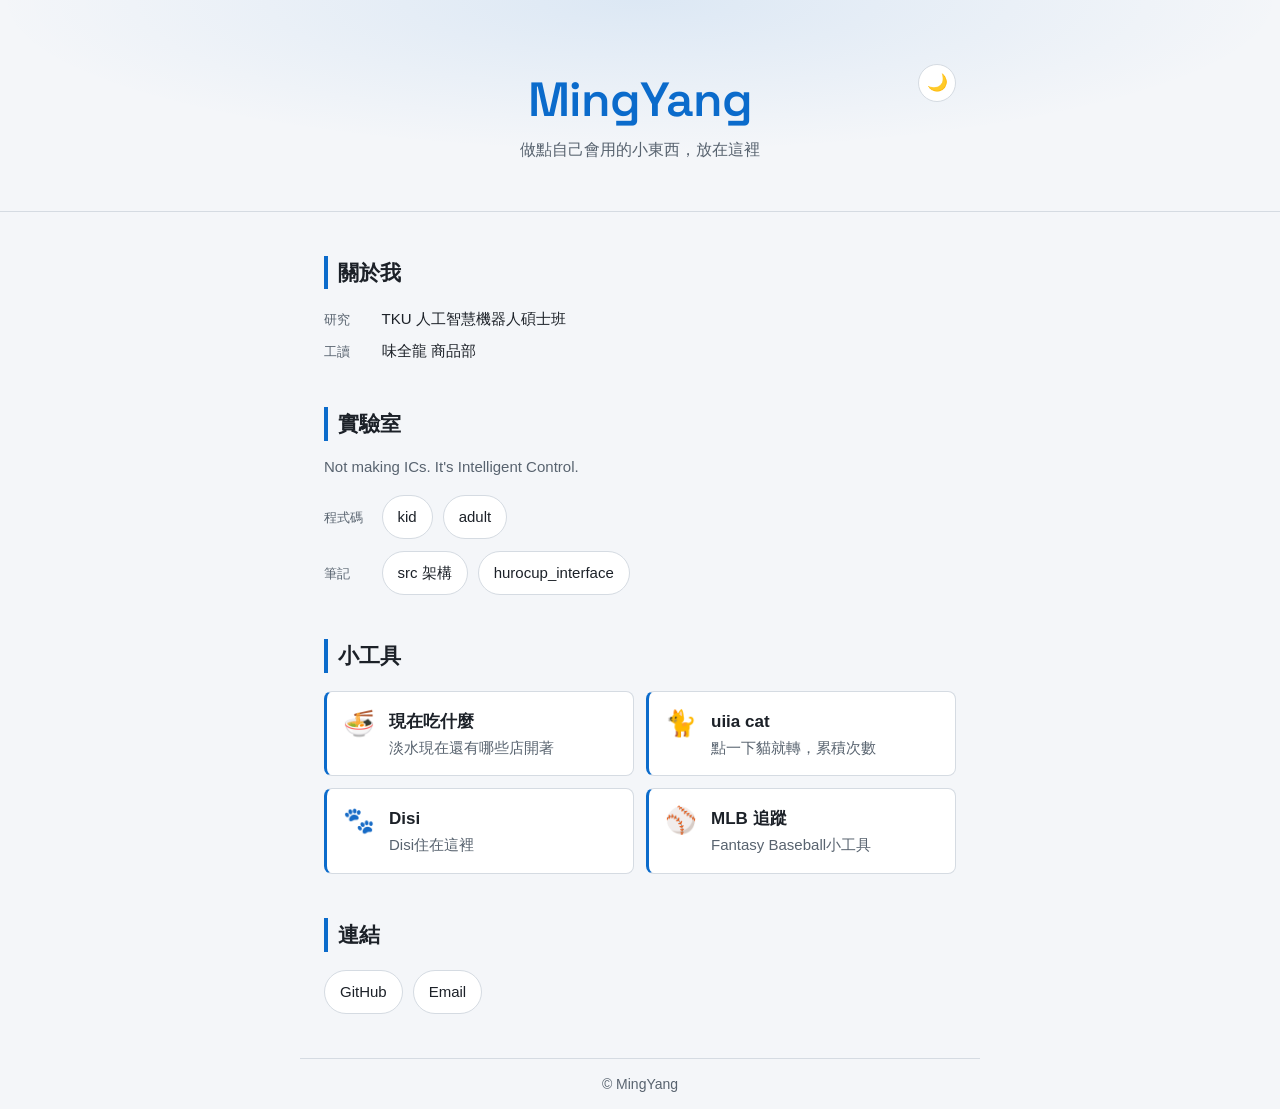
==== index.html @ 7c77b9ad "更改實驗室敘述" ====
<!DOCTYPE html>
<html lang="zh-Hant">
<head>
  <meta charset="UTF-8" />
  <meta name="viewport" content="width=device-width, initial-scale=1.0" />
  <title>MingYang</title>
  <meta name="description" content="MingYang 的個人首頁，放一些自己會用的小工具" />
  <!--
    theme.js 要排在 style.css 前面，而且不能加 defer——
    data-theme 必須在第一次 paint 之前設好，晚一步就會閃一下深色。
    ?v= 是給瀏覽器快取用的版本號，改到這些檔案時記得一起加一。
  -->
  <!-- crossorigin 不能省：字體一律走 CORS 模式，漏掉會變成抓兩次 -->
  <link rel="preload" as="font" type="font/woff2" href="fonts/space-grotesk-latin.woff2" crossorigin />
  <script src="theme.js?v=1"></script>
  <link rel="stylesheet" href="style.css?v=10" />
</head>
<body>
  <header class="hero hero-home">
    <div class="container">
      <button id="theme-toggle" class="theme-toggle" type="button" aria-label="切換主題">🌙</button>
      <h1>MingYang</h1>
      <p class="tagline">做點自己會用的小東西，放在這裡</p>
    </div>
  </header>

  <main class="container">
    <section id="about">
      <h2>關於我</h2>
      <ul class="fact-list">
        <li><span class="fact-key">研究</span>TKU 人工智慧機器人碩士班</li>
        <li><span class="fact-key">工讀</span>味全龍 商品部</li>
      </ul>
    </section>

    <!--
      實驗室這區刻意只有「往外的連結」，用膠囊不用卡片——
      卡片在這個站等於「點下去會進到我自己寫的頁面」，混用的話
      訪客分不出哪個會把他踢出站外。之後真的做出實驗室工具，
      在下面補一個 <h3 class="tool-group">實驗室工具</h3> + .tool-grid，
      那時候卡片和膠囊的分工才有意義。
    -->
    <section id="lab">
      <h2>實驗室</h2>
      <p class="lab-lead">Not making ICs. It's Intelligent Control.</p>
      <ul class="fact-list lab-links">
        <li>
          <span class="fact-key">程式碼</span>
          <ul class="link-list">
            <li><a href="https://github.com/tkuiclabwhite/ros2_kid" target="_blank" rel="noopener">kid</a></li>
            <li><a href="https://github.com/tkuiclabwhite/ros2_adult" target="_blank" rel="noopener">adult</a></li>
          </ul>
        </li>
        <li>
          <span class="fact-key">筆記</span>
          <ul class="link-list">
            <!--
              一定要用 notion.site 的網址，不能用 Notion 裡「複製連結」給的
              app.notion.com/p/…——那是工作區內部連結，沒登入的人點開只有登入牆。
              notion.site 的網址是按下 Publish 之後才會產生的。
            -->
            <li><a href="https://deserted-dolphin-f51.notion.site/src-3cd24f0bca048180aaa1c5e91508f07c" target="_blank" rel="noopener">src 架構</a></li>
            <li><a href="https://deserted-dolphin-f51.notion.site/hurocup_interface-3c724f0bca0481098808d5a287695ffa" target="_blank" rel="noopener">hurocup_interface</a></li>
          </ul>
        </li>
      </ul>
    </section>

    <!--
      日後工具變多要拆「趣味 / 實驗室」的話，
      在 .tool-grid 前面插 <h3 class="tool-group">趣味</h3> 就分好了，
      每組各包一個 .tool-grid，CSS 已經備著。
    -->
    <section id="tools">
      <h2>小工具</h2>
      <div class="tool-grid">
        <a class="tool-card" href="tools/open-now/">
          <span class="tool-icon" aria-hidden="true">🍜</span>
          <span>
            <span class="tool-name">現在吃什麼</span>
            <span class="tool-desc">淡水現在還有哪些店開著</span>
          </span>
        </a>
        <a class="tool-card" href="tools/uiia-cat/">
          <span class="tool-icon" aria-hidden="true">🐈</span>
          <span>
            <span class="tool-name">uiia cat</span>
            <span class="tool-desc">點一下貓就轉，累積次數</span>
          </span>
        </a>
        <a class="tool-card" href="tools/cat-room/">
          <span class="tool-icon" aria-hidden="true">🐾</span>
          <span>
            <span class="tool-name">Disi</span>
            <span class="tool-desc">Disi住在這裡</span>
          </span>
        </a>
        <a class="tool-card" href="tools/mlb/">
          <span class="tool-icon" aria-hidden="true">⚾</span>
          <span>
            <span class="tool-name">MLB 追蹤</span>
            <span class="tool-desc">Fantasy Baseball小工具</span>
          </span>
        </a>
      </div>
    </section>

    <section id="links">
      <h2>連結</h2>
      <ul class="link-list">
        <li><a href="https://github.com/Dipo221" target="_blank" rel="noopener">GitHub</a></li>
        <li><a href="mailto:kamisheep0221@gmail.com">Email</a></li>
      </ul>
    </section>
  </main>

  <footer class="container">
    <p>&copy; <span id="year"></span> MingYang</p>
  </footer>

  <script src="script.js?v=2"></script>
</body>
</html>
---- style.css ----
/* ============================================================
   顯示字體

   Space Grotesk，SIL OFL（授權全文在 fonts/OFL.txt）。
   variable 版，300–700 全字重都在同一個 22KB 的檔裡，而且只含拉丁子集。

   自己託管而不接 Google Fonts：少一次 DNS + TLS，GitHub Pages 本身就有 CDN，
   而且這個站原本零外部依賴，能不加就不加。

   url() 是相對於這個 CSS 檔的位置，不是相對於引用它的 HTML，
   所以 tools/ 底下的頁面載 ../../style.css 也能正確解析到同一個檔。
   ============================================================ */
@font-face {
  font-family: "Space Grotesk";
  src: url("fonts/space-grotesk-latin.woff2") format("woff2");
  font-weight: 300 700;
  font-style: normal;
  font-display: swap;
}

/* ============================================================
   設計 token

   深色是預設，淺色靠 <html data-theme="light"> 覆寫同一組變數名。
   tools/ 底下的兩個工具都吃這裡的變數（open-now 另外補了狀態色，
   uiia-cat 連 :root 都沒有），所以動這一段等於動全站，改之前先想一下。
   ============================================================ */
:root {
  color-scheme: dark;

  /*
   * Moody Blues：Midnight Blue #1A1D29、Charcoal Gray #3D3F4A、
   * Slate Blue #7D8491、Silver #B1B2B5。
   *
   * 那組配色是四個並列的色塊，不是一套 UI 明度階梯，而介面需要六階，
   * 所以有兩處不是原色直用：
   *   - 卡片底 #252936 是 Midnight 提亮一階（配色裡沒有這階，
   *     Charcoal 直接當卡片底的話次要文字疊上去只剩 2.78，讀不到）
   *   - 次要文字把 Slate Blue 提亮到 #8D95A3。Slate 原色是中間調的
   *     大色塊顏色，當小字在任何一個深底上都摸不到 4.5
   *
   * 強調色是這組配色以外補的——它四個色全是中性色，沒有可以當強調的。
   * 彩色的強調靠色相差、不靠亮度差，所以內文可以放心拉到近白，
   * 兩者不會互搶版面；無彩色的方案做不到這件事。
   *
   * 選色的硬約束是 open-now 的狀態色（綠 149°、橘 37°、紅 0°）。
   * accent 靠太近的話，「這個被強調」跟「這家快打烊了」會分不出來。
   * 天青 195°：離最近的狀態色 46°、離底色 228° 有 33°，兩邊都夠開。
   * 暖色系整組不能用，那個色相區間已經被狀態色佔滿了。
   */
  --bg: #1a1d29;
  --bg-elevated: #252936;
  --text: #e8e9ec;
  --muted: #8d95a3;
  --accent: #6fd3f5;
  --border: #3d3f4a;

  /* accent 拿來當底色時，壓在上面的字用這個顏色 */
  --accent-ink: #1a1d29;
  /* accent 的淡化版，做高亮背景用 */
  --accent-soft: rgba(111, 211, 245, 0.14);

  --font-body: -apple-system, BlinkMacSystemFont, "Segoe UI", "Noto Sans TC", sans-serif;
  /*
   * 只有拉丁字母和數字會拿到 Space Grotesk——中文字元在它裡面找不到字身，
   * 瀏覽器會逐字元往後找，落到 --font-body 的系統中文字。
   * 結尾一定要接 var(--font-body) 而不是 sans-serif，
   * 否則中文會掉到瀏覽器預設字體，跟內文不同調。
   */
  --font-display: "Space Grotesk", var(--font-body);

  /*
   * 字階。原本只有 2.5rem 和 1.25rem 兩級，中間整段是空的，
   * 所以排版做不出層次——內容一少就顯得單調，補齊這組是關鍵。
   */
  --fs-hero: clamp(2.25rem, 7vw, 3rem);
  --fs-h2: 1.3125rem;
  --fs-lead: 1.0625rem;
  --fs-sm: 0.9375rem;
  --fs-xs: 0.8125rem;

  --radius: 8px;
  --radius-pill: 999px;
  --speed: 0.15s;
}

/*
 * 淺色不是深色的反轉——亮綠、亮藍在白底上對比會不夠。
 * accent 特別要注意：它同時是 open-now 篩選鈕選中時的底色。
 */
[data-theme="light"] {
  color-scheme: light;

  --bg: #f4f6f9;
  --bg-elevated: #ffffff;
  --text: #1c2128;
  --muted: #58636f;
  --accent: #0b6bcb;
  --border: #d5dbe2;

  --accent-ink: #ffffff;
  --accent-soft: rgba(11, 107, 203, 0.1);
}

* {
  box-sizing: border-box;
}

body {
  margin: 0;
  font-family: var(--font-body);
  background: var(--bg);
  color: var(--text);
  line-height: 1.6;
  transition: background-color 0.2s, color 0.2s;
}

.container {
  max-width: 680px;
  margin: 0 auto;
  padding: 0 24px;
}

/* ============================================================
   Hero
   ============================================================ */

.hero {
  padding: 72px 0 48px;
  text-align: center;
  border-bottom: 1px solid var(--border);
}

.hero .container {
  position: relative;
}

.hero h1 {
  font-family: var(--font-display);
  font-size: var(--fs-hero);
  font-weight: 600;
  /* 標題吃強調色，兩個主題都是。它不是全頁最亮的（內文才是），
     而是全頁唯一有顏色的——這樣它領著看，又不會壓過內文的可讀性 */
  color: var(--accent);
  line-height: 1.15;
  margin: 0 0 10px;
  letter-spacing: -0.02em;
}

.tagline {
  color: var(--muted);
  margin: 0;
}

/* 只有首頁用。頂端一層很淡的光暈，內容還少的時候撐一下場面 */
.hero-home {
  background: radial-gradient(70% 100% at 50% 0%, var(--accent-soft), transparent 72%);
}

.theme-toggle {
  position: absolute;
  top: -8px;
  right: 24px; /* 對齊 .container 的水平 padding */
  width: 38px;
  height: 38px;
  padding: 0;
  border: 1px solid var(--border);
  border-radius: var(--radius-pill);
  background: var(--bg-elevated);
  font-size: 1.05rem;
  line-height: 1;
  cursor: pointer;
  transition: border-color var(--speed), transform var(--speed);
}

.theme-toggle:hover {
  border-color: var(--accent);
  transform: rotate(-15deg);
}

/* ============================================================
   版面
   ============================================================ */

/*
 * .container（class）的 specificity 比 main（element）高，
 * 所以單寫 main { padding } 會被 padding: 0 24px 整個蓋掉、從來沒生效過。
 * open-now 的 style.css 也踩過同一個坑，這裡用一樣的解法把權重拉起來。
 */
main.container {
  padding-top: 44px;
  padding-bottom: 44px;
}

section {
  margin-bottom: 44px;
}

section:last-child {
  margin-bottom: 0;
}

h2 {
  font-family: var(--font-display);
  font-size: var(--fs-h2);
  border-left: 4px solid var(--accent);
  padding-left: 10px;
  margin: 0 0 18px;
  letter-spacing: -0.01em;
}

/*
 * 工具日後要拆「趣味 / 實驗室」兩組時用的小標題。
 * 現在還沒拆，樣式先備著——到時候在 .tool-grid 前面插一個 <h3> 就分好了。
 */
.tool-group {
  font-size: var(--fs-xs);
  font-weight: 600;
  letter-spacing: 0.08em;
  text-transform: uppercase;
  color: var(--muted);
  margin: 26px 0 10px;
}

.tool-group:first-of-type {
  margin-top: 0;
}

/* ============================================================
   關於我
   ============================================================ */

.fact-list {
  list-style: none;
  padding: 0;
  margin: 0;
  display: grid;
  gap: 8px;
}

.fact-list li {
  display: flex;
  gap: 12px;
  align-items: baseline;
  font-size: var(--fs-sm);
}

.fact-key {
  flex: none;
  width: 3.5em;
  color: var(--muted);
  font-size: var(--fs-xs);
}

/* ============================================================
   實驗室

   整區沒有新的視覺語彙：左邊的標籤直接吃「關於我」的 .fact-list，
   右邊的連結直接吃「連結」的 .link-list。
   標籤用「程式碼 / 筆記」兩三個字，是為了塞得進 .fact-key 既有的 3.5em——
   換成 GitHub、Notion 這種拉丁字會撐破那個寬度、跟膠囊撞在一起。
   ============================================================ */

.lab-lead {
  color: var(--muted);
  font-size: var(--fs-sm);
  /* h2 的 margin-bottom 是 18px，對單行說明來說太開，往回收一點 */
  margin: -4px 0 16px;
}

/* .fact-list 的 8px 是給單行文字排的，這裡每一列是一排膠囊，要鬆一點 */
.lab-links {
  gap: 12px;
}

/* ============================================================
   工具卡片——這一區是首頁的主角
   手感沿用 open-now 的 .card：8px 圓角、左側 3px 色條、0.15s、hover 位移 2px
   ============================================================ */

.tool-grid {
  display: grid;
  grid-template-columns: repeat(auto-fit, minmax(250px, 1fr));
  gap: 12px;
}

.tool-card {
  display: flex;
  gap: 14px;
  align-items: flex-start;
  padding: 16px;
  border: 1px solid var(--border);
  border-left: 3px solid var(--accent);
  border-radius: var(--radius);
  background: var(--bg-elevated);
  color: var(--text);
  text-decoration: none;
  transition: border-color var(--speed), transform var(--speed);
}

.tool-card:hover {
  border-color: var(--accent);
  transform: translateX(2px);
}

.tool-icon {
  flex: none;
  font-size: 1.6rem;
  line-height: 1.2;
  transition: transform var(--speed);
}

.tool-card:hover .tool-icon {
  transform: scale(1.15) rotate(-8deg);
}

.tool-name {
  display: block;
  font-weight: 600;
  font-size: var(--fs-lead);
  margin-bottom: 2px;
}

.tool-desc {
  display: block;
  color: var(--muted);
  font-size: var(--fs-sm);
  line-height: 1.5;
}

/* ============================================================
   連結——刻意比工具卡片輕，它本來就不該搶戲
   圓角對齊 open-now 的 .chip
   ============================================================ */

.link-list {
  list-style: none;
  padding: 0;
  margin: 0;
  display: flex;
  flex-wrap: wrap;
  gap: 10px;
}

.link-list a {
  display: inline-block;
  /* 直向 9px 不是手感挑的，是湊 44px 點擊區：24px 行高 + 18px + 2px 框 */
  padding: 9px 15px;
  border: 1px solid var(--border);
  border-radius: var(--radius-pill);
  color: var(--text);
  text-decoration: none;
  font-size: var(--fs-sm);
  background: var(--bg-elevated);
  transition: border-color var(--speed), color var(--speed);
}

.link-list a:hover {
  border-color: var(--accent);
  color: var(--accent);
}

/* ============================================================
   頁尾
   ============================================================ */

footer {
  padding: 24px;
  text-align: center;
  color: var(--muted);
  font-size: 0.875rem;
  border-top: 1px solid var(--border);
}

/* 工具頁的「← 回首頁」原本沒有樣式，吃瀏覽器預設的藍紫色 */
footer a {
  color: var(--muted);
  text-decoration: none;
  transition: color var(--speed);
}

footer a:hover {
  color: var(--accent);
}

@media (prefers-reduced-motion: reduce) {
  body,
  .theme-toggle,
  .tool-card,
  .tool-icon,
  .link-list a,
  footer a {
    transition: none;
  }

  .theme-toggle:hover,
  .tool-card:hover,
  .tool-card:hover .tool-icon {
    transform: none;
  }
}
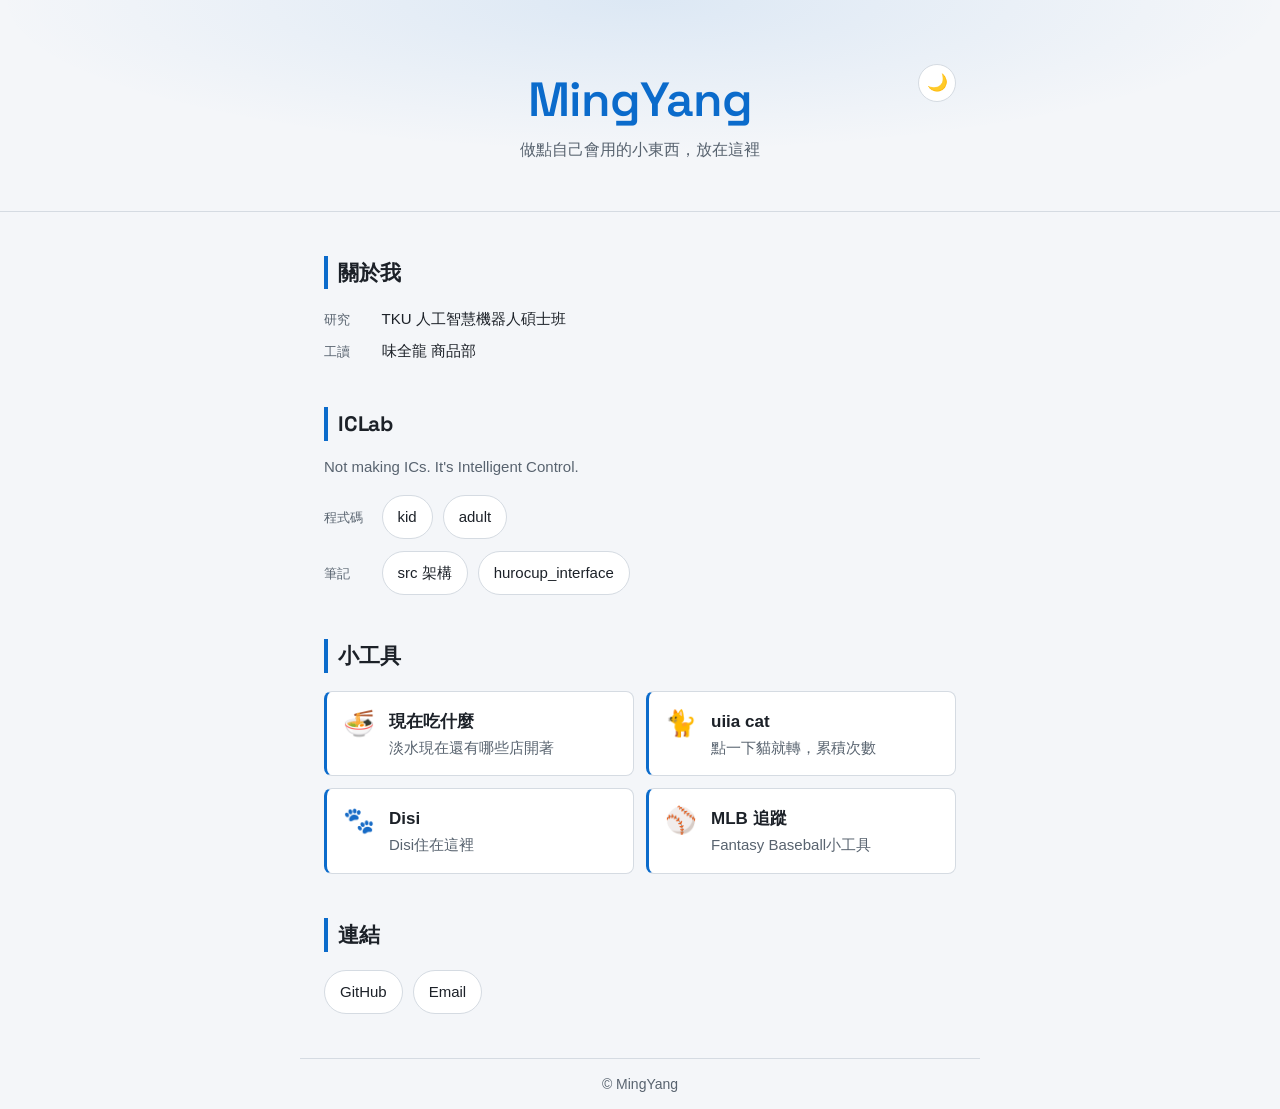
==== commit 7a4f674d: "更改實驗室名稱" ====
--- a/index.html
+++ b/index.html
@@ -41,7 +41,7 @@
       那時候卡片和膠囊的分工才有意義。
     -->
     <section id="lab">
-      <h2>實驗室</h2>
+      <h2>ICLab</h2>
       <p class="lab-lead">Not making ICs. It's Intelligent Control.</p>
       <ul class="fact-list lab-links">
         <li>
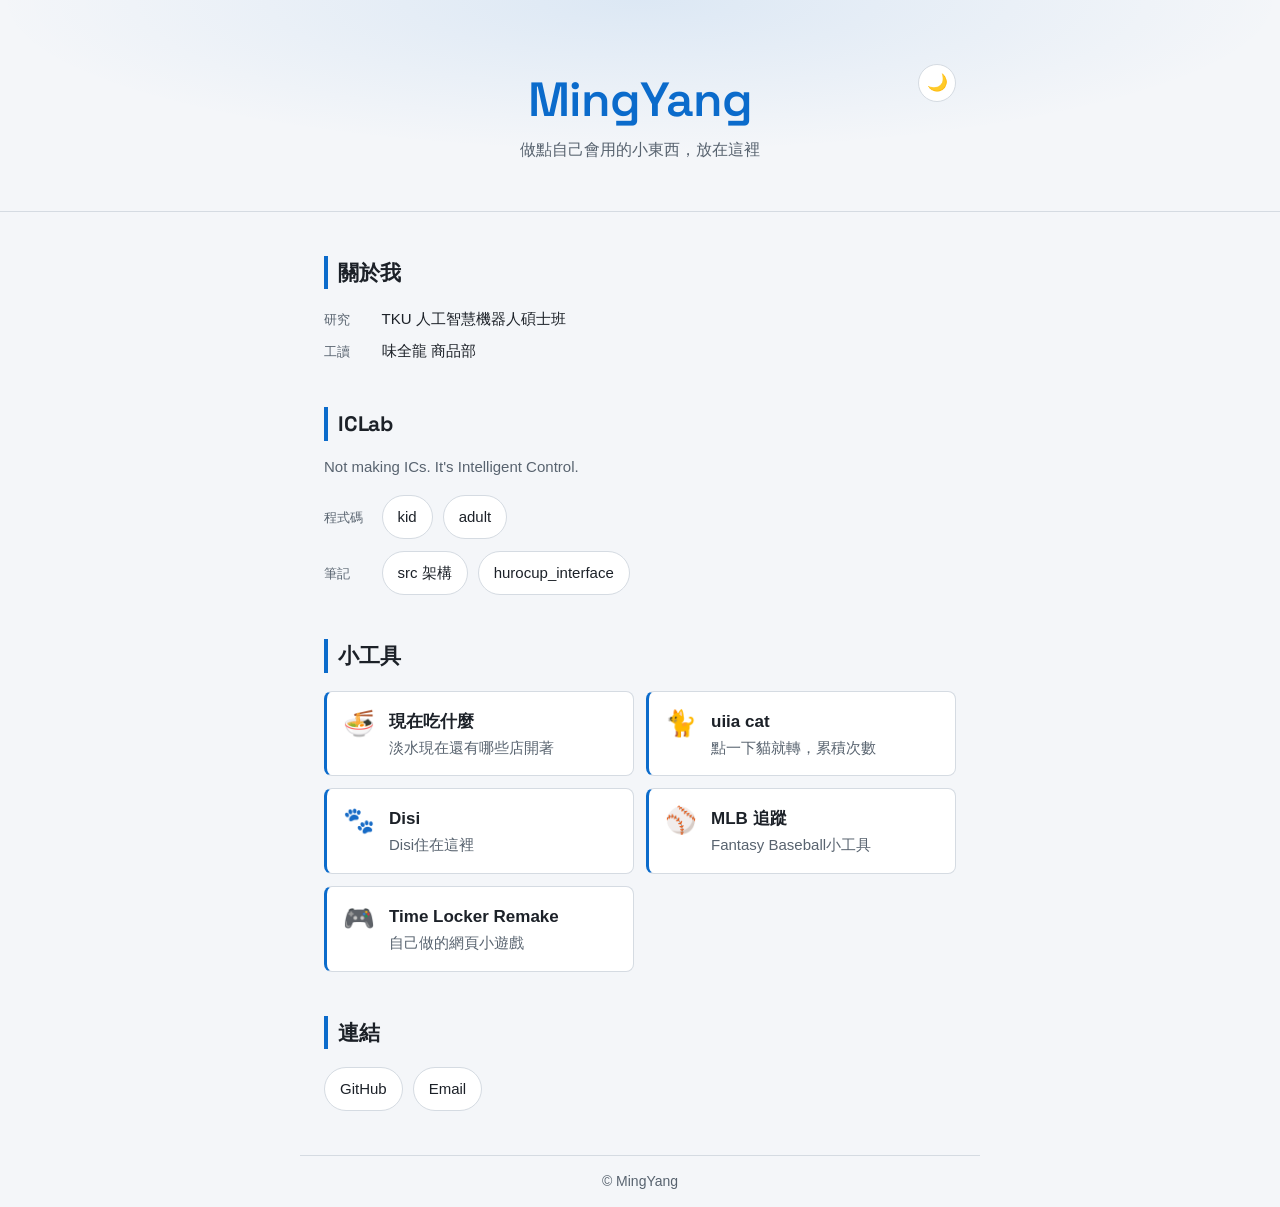
==== commit cc3432c8: "首頁小工具新增 Time Locker Remake 遊戲卡片 Co-Authored-By: Claude Opus 5.5 <noreply@anthropic.com> Claude-Sessi" ====
--- a/index.html
+++ b/index.html
@@ -102,6 +102,14 @@
             <span class="tool-desc">Fantasy Baseball小工具</span>
           </span>
         </a>
+        <!-- 遊戲放在另一個 repo（GitHub Pages 專案頁），同網域所以照樣用卡片、不開新分頁 -->
+        <a class="tool-card" href="https://dipo221.github.io/time-locker-remake/">
+          <span class="tool-icon" aria-hidden="true">🎮</span>
+          <span>
+            <span class="tool-name">Time Locker Remake</span>
+            <span class="tool-desc">自己做的網頁小遊戲</span>
+          </span>
+        </a>
       </div>
     </section>
 
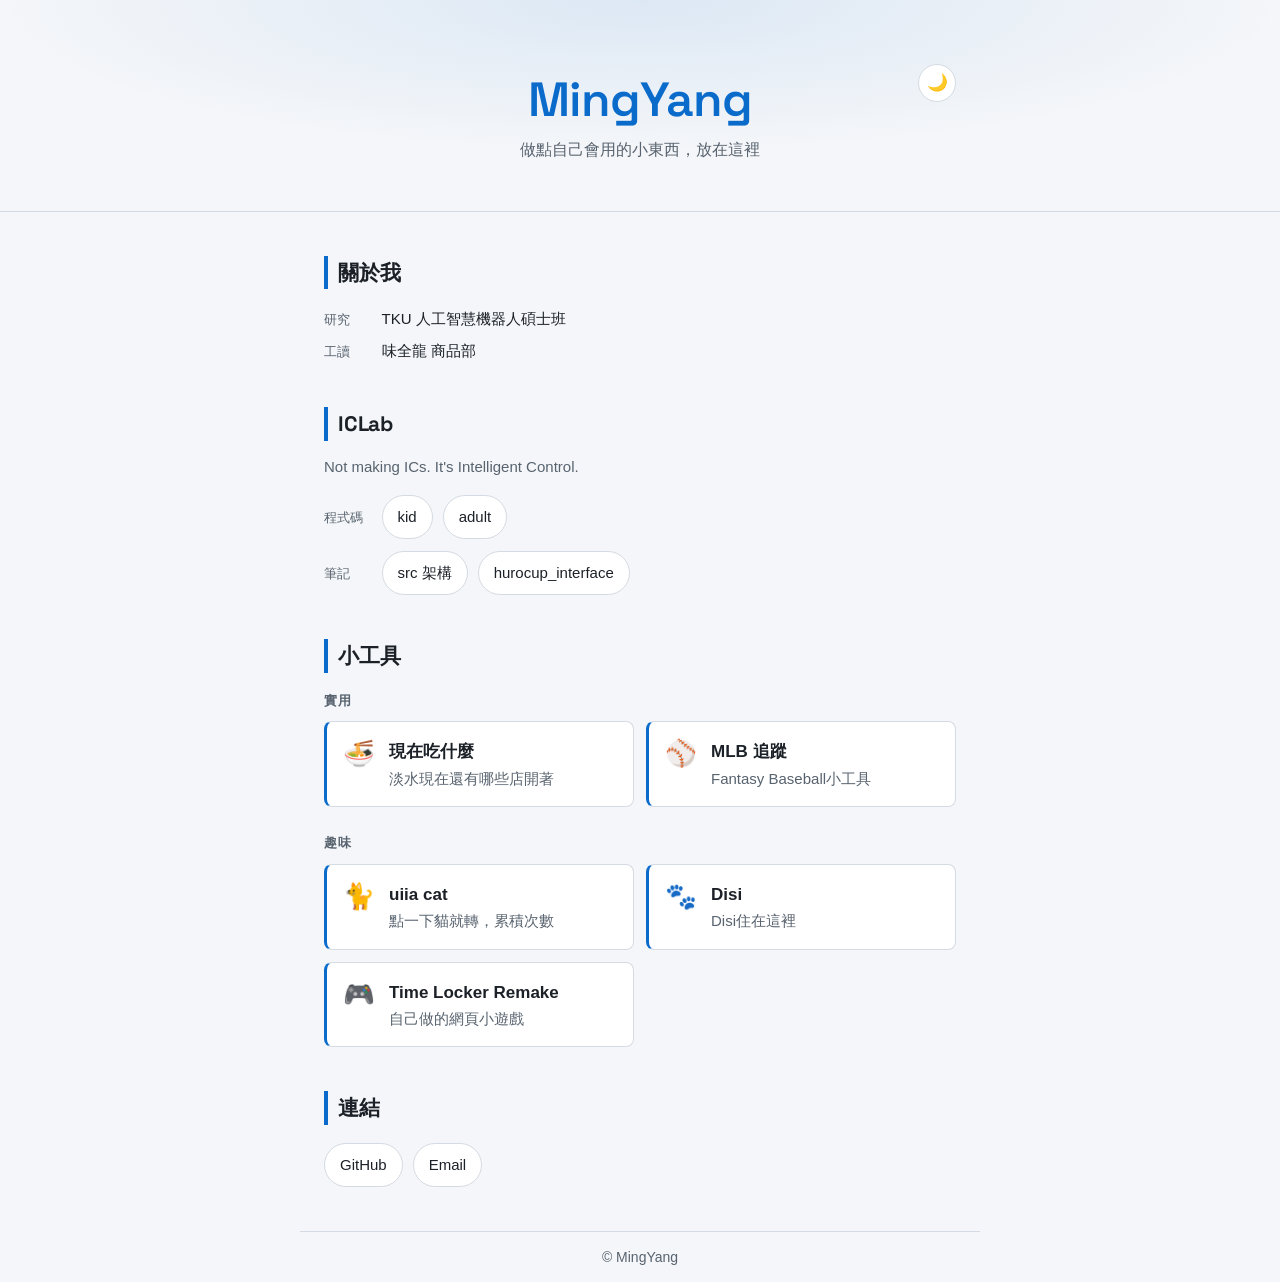
==== commit 0f72fad8: "小工具分成「實用」「趣味」兩組 Co-Authored-By: Claude Opus 5.5 <noreply@anthropic.com> Claude-Session: https://clau" ====
--- a/index.html
+++ b/index.html
@@ -67,12 +67,13 @@
     </section>
 
     <!--
-      日後工具變多要拆「趣味 / 實驗室」的話，
-      在 .tool-grid 前面插 <h3 class="tool-group">趣味</h3> 就分好了，
-      每組各包一個 .tool-grid，CSS 已經備著。
+      分兩組：「實用」是真的會拿來查東西的，「趣味」是玩的。
+      新工具就放進對應那組的 .tool-grid；要開新組就再補一個 h3 + .tool-grid。
+      實驗室工具不放這裡，照 ICLab 那區上面的註解放到 ICLab 底下。
     -->
     <section id="tools">
       <h2>小工具</h2>
+      <h3 class="tool-group">實用</h3>
       <div class="tool-grid">
         <a class="tool-card" href="tools/open-now/">
           <span class="tool-icon" aria-hidden="true">🍜</span>
@@ -81,6 +82,16 @@
             <span class="tool-desc">淡水現在還有哪些店開著</span>
           </span>
         </a>
+        <a class="tool-card" href="tools/mlb/">
+          <span class="tool-icon" aria-hidden="true">⚾</span>
+          <span>
+            <span class="tool-name">MLB 追蹤</span>
+            <span class="tool-desc">Fantasy Baseball小工具</span>
+          </span>
+        </a>
+      </div>
+      <h3 class="tool-group">趣味</h3>
+      <div class="tool-grid">
         <a class="tool-card" href="tools/uiia-cat/">
           <span class="tool-icon" aria-hidden="true">🐈</span>
           <span>
@@ -93,13 +104,6 @@
           <span>
             <span class="tool-name">Disi</span>
             <span class="tool-desc">Disi住在這裡</span>
-          </span>
-        </a>
-        <a class="tool-card" href="tools/mlb/">
-          <span class="tool-icon" aria-hidden="true">⚾</span>
-          <span>
-            <span class="tool-name">MLB 追蹤</span>
-            <span class="tool-desc">Fantasy Baseball小工具</span>
           </span>
         </a>
         <!-- 遊戲放在另一個 repo（GitHub Pages 專案頁），同網域所以照樣用卡片、不開新分頁 -->
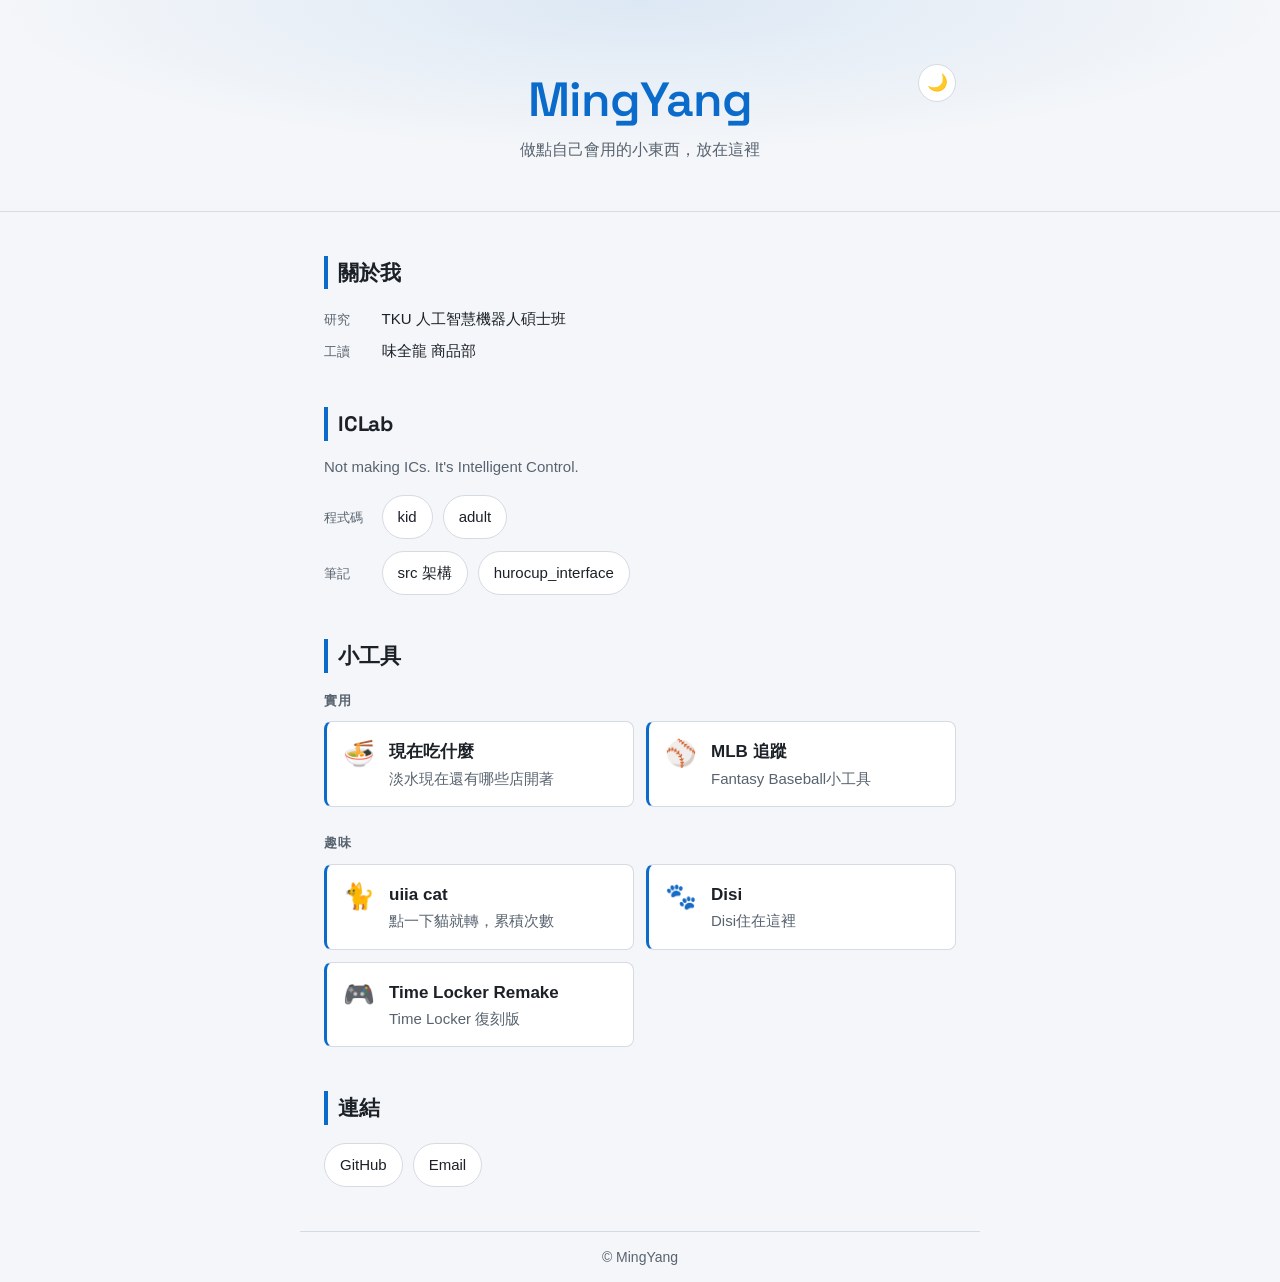
==== commit f0b7f931: "Time Locker Remake 卡片說明改為「Time Locker 復刻版」 Co-Authored-By: Claude Opus 5.5 <noreply@anthropic.com> C" ====
--- a/index.html
+++ b/index.html
@@ -111,7 +111,7 @@
           <span class="tool-icon" aria-hidden="true">🎮</span>
           <span>
             <span class="tool-name">Time Locker Remake</span>
-            <span class="tool-desc">自己做的網頁小遊戲</span>
+            <span class="tool-desc">Time Locker 復刻版</span>
           </span>
         </a>
       </div>
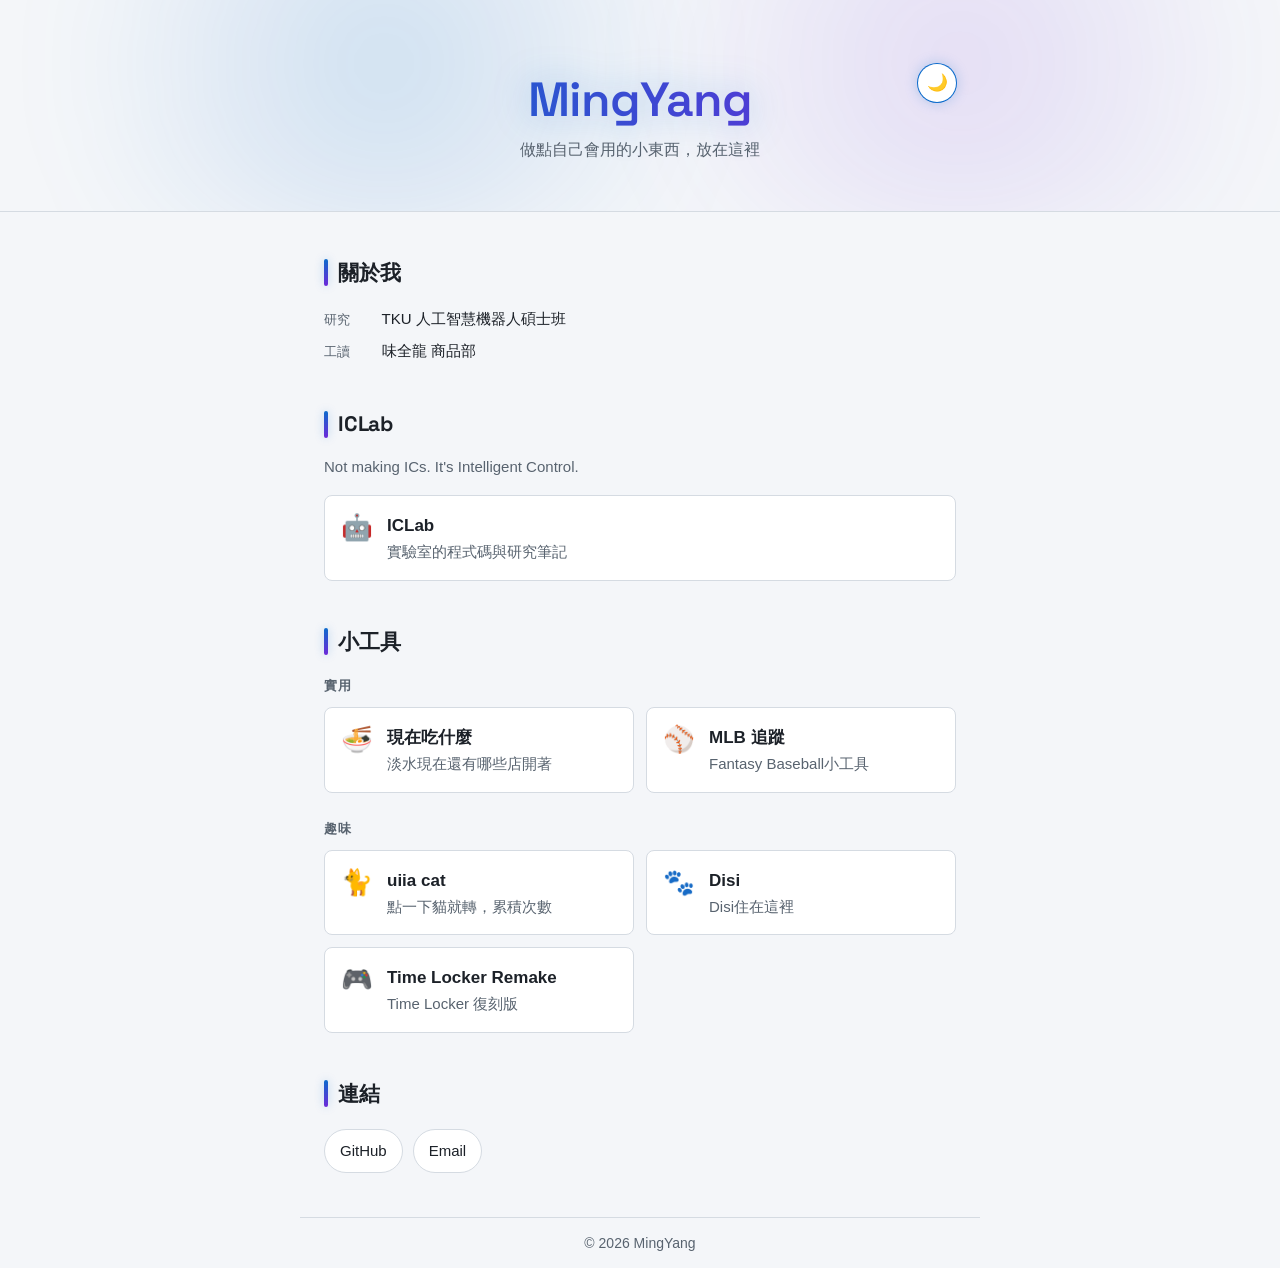
==== commit d0a2d96e: "首頁改成發光風格，實驗室獨立成 /lab/ 一頁 首頁 - 頁首加兩團慢慢飄的極光，標題改成天青→紫的流動漸層字 - 主題鈕、h2 色條加光暈；主題鈕補 z-index，不然被有 filter 的 h" ====
--- a/index.html
+++ b/index.html
@@ -13,7 +13,7 @@
   <!-- crossorigin 不能省：字體一律走 CORS 模式，漏掉會變成抓兩次 -->
   <link rel="preload" as="font" type="font/woff2" href="fonts/space-grotesk-latin.woff2" crossorigin />
   <script src="theme.js?v=1"></script>
-  <link rel="stylesheet" href="style.css?v=10" />
+  <link rel="stylesheet" href="style.css?v=11" />
 </head>
 <body>
   <header class="hero hero-home">
@@ -34,42 +34,27 @@
     </section>
 
     <!--
-      實驗室這區刻意只有「往外的連結」，用膠囊不用卡片——
-      卡片在這個站等於「點下去會進到我自己寫的頁面」，混用的話
-      訪客分不出哪個會把他踢出站外。之後真的做出實驗室工具，
-      在下面補一個 <h3 class="tool-group">實驗室工具</h3> + .tool-grid，
-      那時候卡片和膠囊的分工才有意義。
+      實驗室的內容（repo、筆記、以後的實驗室工具）都在 lab/ 那一頁，
+      這裡只留一張卡片進去。卡片 = 進到站內頁面，跟小工具同一套語彙。
     -->
     <section id="lab">
       <h2>ICLab</h2>
       <p class="lab-lead">Not making ICs. It's Intelligent Control.</p>
-      <ul class="fact-list lab-links">
-        <li>
-          <span class="fact-key">程式碼</span>
-          <ul class="link-list">
-            <li><a href="https://github.com/tkuiclabwhite/ros2_kid" target="_blank" rel="noopener">kid</a></li>
-            <li><a href="https://github.com/tkuiclabwhite/ros2_adult" target="_blank" rel="noopener">adult</a></li>
-          </ul>
-        </li>
-        <li>
-          <span class="fact-key">筆記</span>
-          <ul class="link-list">
-            <!--
-              一定要用 notion.site 的網址，不能用 Notion 裡「複製連結」給的
-              app.notion.com/p/…——那是工作區內部連結，沒登入的人點開只有登入牆。
-              notion.site 的網址是按下 Publish 之後才會產生的。
-            -->
-            <li><a href="https://deserted-dolphin-f51.notion.site/src-3cd24f0bca048180aaa1c5e91508f07c" target="_blank" rel="noopener">src 架構</a></li>
-            <li><a href="https://deserted-dolphin-f51.notion.site/hurocup_interface-3c724f0bca0481098808d5a287695ffa" target="_blank" rel="noopener">hurocup_interface</a></li>
-          </ul>
-        </li>
-      </ul>
+      <div class="tool-grid">
+        <a class="tool-card" href="lab/">
+          <span class="tool-icon" aria-hidden="true">🤖</span>
+          <span>
+            <span class="tool-name">ICLab</span>
+            <span class="tool-desc">實驗室的程式碼與研究筆記</span>
+          </span>
+        </a>
+      </div>
     </section>
 
     <!--
       分兩組：「實用」是真的會拿來查東西的，「趣味」是玩的。
       新工具就放進對應那組的 .tool-grid；要開新組就再補一個 h3 + .tool-grid。
-      實驗室工具不放這裡，照 ICLab 那區上面的註解放到 ICLab 底下。
+      實驗室工具不放這裡，放 lab/<名稱>/，從 lab/ 那頁連過去。
     -->
     <section id="tools">
       <h2>小工具</h2>
@@ -130,6 +115,6 @@
     <p>&copy; <span id="year"></span> MingYang</p>
   </footer>
 
-  <script src="script.js?v=2"></script>
+  <script src="script.js?v=3"></script>
 </body>
 </html>
--- a/style.css
+++ b/style.css
@@ -60,6 +60,16 @@
   /* accent 的淡化版，做高亮背景用 */
   --accent-soft: rgba(111, 211, 245, 0.14);
 
+  /*
+   * 首頁的發光效果用（2026-11 加）。
+   * --accent-2 是漸層的第二色：紫 258°，跟天青一樣是冷色，
+   * 離 open-now 的暖色狀態色夠遠。--glow 是光暈，--aurora-* 是頁首極光的兩團光。
+   */
+  --accent-2: #a78bfa;
+  --glow: rgba(111, 211, 245, 0.45);
+  --aurora-1: rgba(111, 211, 245, 0.28);
+  --aurora-2: rgba(167, 139, 250, 0.22);
+
   --font-body: -apple-system, BlinkMacSystemFont, "Segoe UI", "Noto Sans TC", sans-serif;
   /*
    * 只有拉丁字母和數字會拿到 Space Grotesk——中文字元在它裡面找不到字身，
@@ -68,6 +78,11 @@
    * 否則中文會掉到瀏覽器預設字體，跟內文不同調。
    */
   --font-display: "Space Grotesk", var(--font-body);
+  /*
+   * 等寬字，用系統內建的，不另外下載。目前只有 lab/ 用（網址、repo 名稱、英文小標）。
+   * 中文一樣會逐字元落回 --font-body。
+   */
+  --font-mono: ui-monospace, "Cascadia Code", Consolas, "SF Mono", Menlo, var(--font-body);
 
   /*
    * 字階。原本只有 2.5rem 和 1.25rem 兩級，中間整段是空的，
@@ -100,6 +115,12 @@
 
   --accent-ink: #ffffff;
   --accent-soft: rgba(11, 107, 203, 0.1);
+
+  /* 白底上光暈要收斂，不然整片糊成藍霧 */
+  --accent-2: #6d28d9;
+  --glow: rgba(11, 107, 203, 0.28);
+  --aurora-1: rgba(11, 107, 203, 0.16);
+  --aurora-2: rgba(109, 40, 217, 0.12);
 }
 
 * {
@@ -152,9 +173,66 @@
   margin: 0;
 }
 
-/* 只有首頁用。頂端一層很淡的光暈，內容還少的時候撐一下場面 */
+/*
+ * 只有首頁用。兩團模糊的光（天青、紫）在頁首後面慢慢飄，像極光。
+ * 動的是 transform，不會觸發 layout；模糊只在建立圖層時算一次。
+ */
 .hero-home {
-  background: radial-gradient(70% 100% at 50% 0%, var(--accent-soft), transparent 72%);
+  /* position 不能省：少了它，兩團光的定位基準會跑到整頁，overflow 裁不到、手機會橫向捲動 */
+  position: relative;
+  overflow: hidden;
+}
+
+.hero-home::before,
+.hero-home::after {
+  content: "";
+  position: absolute;
+  top: -60%;
+  width: 70%;
+  height: 180%;
+  border-radius: 50%;
+  filter: blur(50px);
+  pointer-events: none;
+}
+
+.hero-home::before {
+  left: -5%;
+  background: radial-gradient(circle, var(--aurora-1), transparent 65%);
+  animation: aurora-a 14s ease-in-out infinite alternate;
+}
+
+.hero-home::after {
+  right: -10%;
+  background: radial-gradient(circle, var(--aurora-2), transparent 65%);
+  animation: aurora-b 18s ease-in-out infinite alternate;
+}
+
+@keyframes aurora-a {
+  to { transform: translate(18%, 12%) scale(1.15); }
+}
+
+@keyframes aurora-b {
+  to { transform: translate(-22%, 8%) scale(0.9); }
+}
+
+/* 文字要疊在極光上面 */
+.hero-home .container {
+  z-index: 1;
+}
+
+/* 標題：天青→紫→天青的漸層字，慢慢流動。只限首頁，工具頁的 h1 不變 */
+.hero-home h1 {
+  background: linear-gradient(90deg, var(--accent), var(--accent-2), var(--accent));
+  background-size: 200% 100%;
+  -webkit-background-clip: text;
+  background-clip: text;
+  color: transparent;
+  filter: drop-shadow(0 0 18px var(--glow));
+  animation: title-flow 8s linear infinite;
+}
+
+@keyframes title-flow {
+  to { background-position: -200% 0; }
 }
 
 .theme-toggle {
@@ -164,18 +242,30 @@
   width: 38px;
   height: 38px;
   padding: 0;
-  border: 1px solid var(--border);
+  /*
+   * z-index 不能省：首頁 h1 有 filter（光暈），filter 會讓它疊到這顆按鈕上面，
+   * h1 是整欄寬，剛好蓋住按鈕，點下去會點到標題、切不了主題。
+   */
+  z-index: 2;
+  /* 外圈是 accent 細框加光暈；框畫在 box-shadow 裡，border 留透明保住尺寸 */
+  border: 1px solid transparent;
   border-radius: var(--radius-pill);
   background: var(--bg-elevated);
+  box-shadow: 0 0 0 1px var(--accent), 0 0 14px var(--glow);
   font-size: 1.05rem;
   line-height: 1;
   cursor: pointer;
-  transition: border-color var(--speed), transform var(--speed);
+  transition: transform var(--speed), box-shadow var(--speed);
 }
 
 .theme-toggle:hover {
-  border-color: var(--accent);
   transform: rotate(-15deg);
+  box-shadow: 0 0 0 1px var(--accent), 0 0 24px var(--glow);
+}
+
+.theme-toggle:focus-visible {
+  outline: 2px solid var(--accent);
+  outline-offset: 3px;
 }
 
 /* ============================================================
@@ -207,6 +297,28 @@
   padding-left: 10px;
   margin: 0 0 18px;
   letter-spacing: -0.01em;
+}
+
+/*
+ * 首頁的 h2：左邊色條換成天青→紫的發光條。
+ * 用 .hero-home ~ main 限定首頁，工具頁的 h2 不受影響。
+ */
+.hero-home ~ main h2 {
+  position: relative;
+  border-left: 0;
+  padding-left: 14px;
+}
+
+.hero-home ~ main h2::before {
+  content: "";
+  position: absolute;
+  left: 0;
+  top: 0.15em;
+  bottom: 0.15em;
+  width: 4px;
+  border-radius: 2px;
+  background: linear-gradient(var(--accent), var(--accent-2));
+  box-shadow: 0 0 10px var(--glow);
 }
 
 /*
@@ -255,10 +367,8 @@
 /* ============================================================
    實驗室
 
-   整區沒有新的視覺語彙：左邊的標籤直接吃「關於我」的 .fact-list，
-   右邊的連結直接吃「連結」的 .link-list。
-   標籤用「程式碼 / 筆記」兩三個字，是為了塞得進 .fact-key 既有的 3.5em——
-   換成 GitHub、Notion 這種拉丁字會撐破那個寬度、跟膠囊撞在一起。
+   首頁只剩一句說明加一張卡片，卡片直接吃小工具的 .tool-card。
+   實驗室本身的樣式在 lab/style.css。
    ============================================================ */
 
 .lab-lead {
@@ -268,14 +378,12 @@
   margin: -4px 0 16px;
 }
 
-/* .fact-list 的 8px 是給單行文字排的，這裡每一列是一排膠囊，要鬆一點 */
-.lab-links {
-  gap: 12px;
-}
-
 /* ============================================================
    工具卡片——這一區是首頁的主角
-   手感沿用 open-now 的 .card：8px 圓角、左側 3px 色條、0.15s、hover 位移 2px
+
+   hover 時邊框有一圈光跟著游標走（::before），卡片內部也有一團淡淡的聚光（::after）。
+   游標位置由 script.js 寫進 --mx / --my；沒有 JS 或在手機上就停在正中央，
+   只剩浮起和光暈，不會壞。
    ============================================================ */
 
 .tool-grid {
@@ -285,22 +393,70 @@
 }
 
 .tool-card {
+  position: relative;
+  isolation: isolate;
+  overflow: hidden;
   display: flex;
   gap: 14px;
   align-items: flex-start;
   padding: 16px;
   border: 1px solid var(--border);
-  border-left: 3px solid var(--accent);
   border-radius: var(--radius);
   background: var(--bg-elevated);
   color: var(--text);
   text-decoration: none;
-  transition: border-color var(--speed), transform var(--speed);
+  transition: transform var(--speed), box-shadow var(--speed);
+}
+
+/* 內容疊在聚光上面 */
+.tool-card > * {
+  position: relative;
+  z-index: 1;
+}
+
+/* 跟著游標的邊框光：整塊漸層用 mask 挖掉內容區，只剩 1px 的框 */
+.tool-card::before {
+  content: "";
+  position: absolute;
+  inset: 0;
+  z-index: 2;
+  padding: 1px;
+  border-radius: inherit;
+  background: radial-gradient(160px circle at var(--mx, 50%) var(--my, 50%),
+    var(--accent), var(--accent-2) 40%, transparent 70%);
+  -webkit-mask: linear-gradient(#000 0 0) content-box, linear-gradient(#000 0 0);
+  -webkit-mask-composite: xor;
+  mask-composite: exclude;
+  opacity: 0;
+  pointer-events: none;
+  transition: opacity var(--speed);
+}
+
+.tool-card::after {
+  content: "";
+  position: absolute;
+  inset: 0;
+  z-index: 0;
+  background: radial-gradient(260px circle at var(--mx, 50%) var(--my, 50%),
+    var(--accent-soft), transparent 65%);
+  opacity: 0;
+  pointer-events: none;
+  transition: opacity var(--speed);
 }
 
 .tool-card:hover {
-  border-color: var(--accent);
-  transform: translateX(2px);
+  transform: translateY(-3px);
+  box-shadow: 0 10px 30px -12px var(--glow);
+}
+
+.tool-card:hover::before,
+.tool-card:hover::after {
+  opacity: 1;
+}
+
+.tool-card:focus-visible {
+  outline: 2px solid var(--accent);
+  outline-offset: 2px;
 }
 
 .tool-icon {
@@ -312,6 +468,7 @@
 
 .tool-card:hover .tool-icon {
   transform: scale(1.15) rotate(-8deg);
+  filter: drop-shadow(0 0 8px var(--glow));
 }
 
 .tool-name {
@@ -398,4 +555,16 @@
   .tool-card:hover .tool-icon {
     transform: none;
   }
-}
+
+  /* 極光停在原位、標題漸層不流動；光暈和邊框光是靜態的，保留 */
+  .hero-home::before,
+  .hero-home::after,
+  .hero-home h1 {
+    animation: none;
+  }
+
+  .tool-card::before,
+  .tool-card::after {
+    transition: none;
+  }
+}
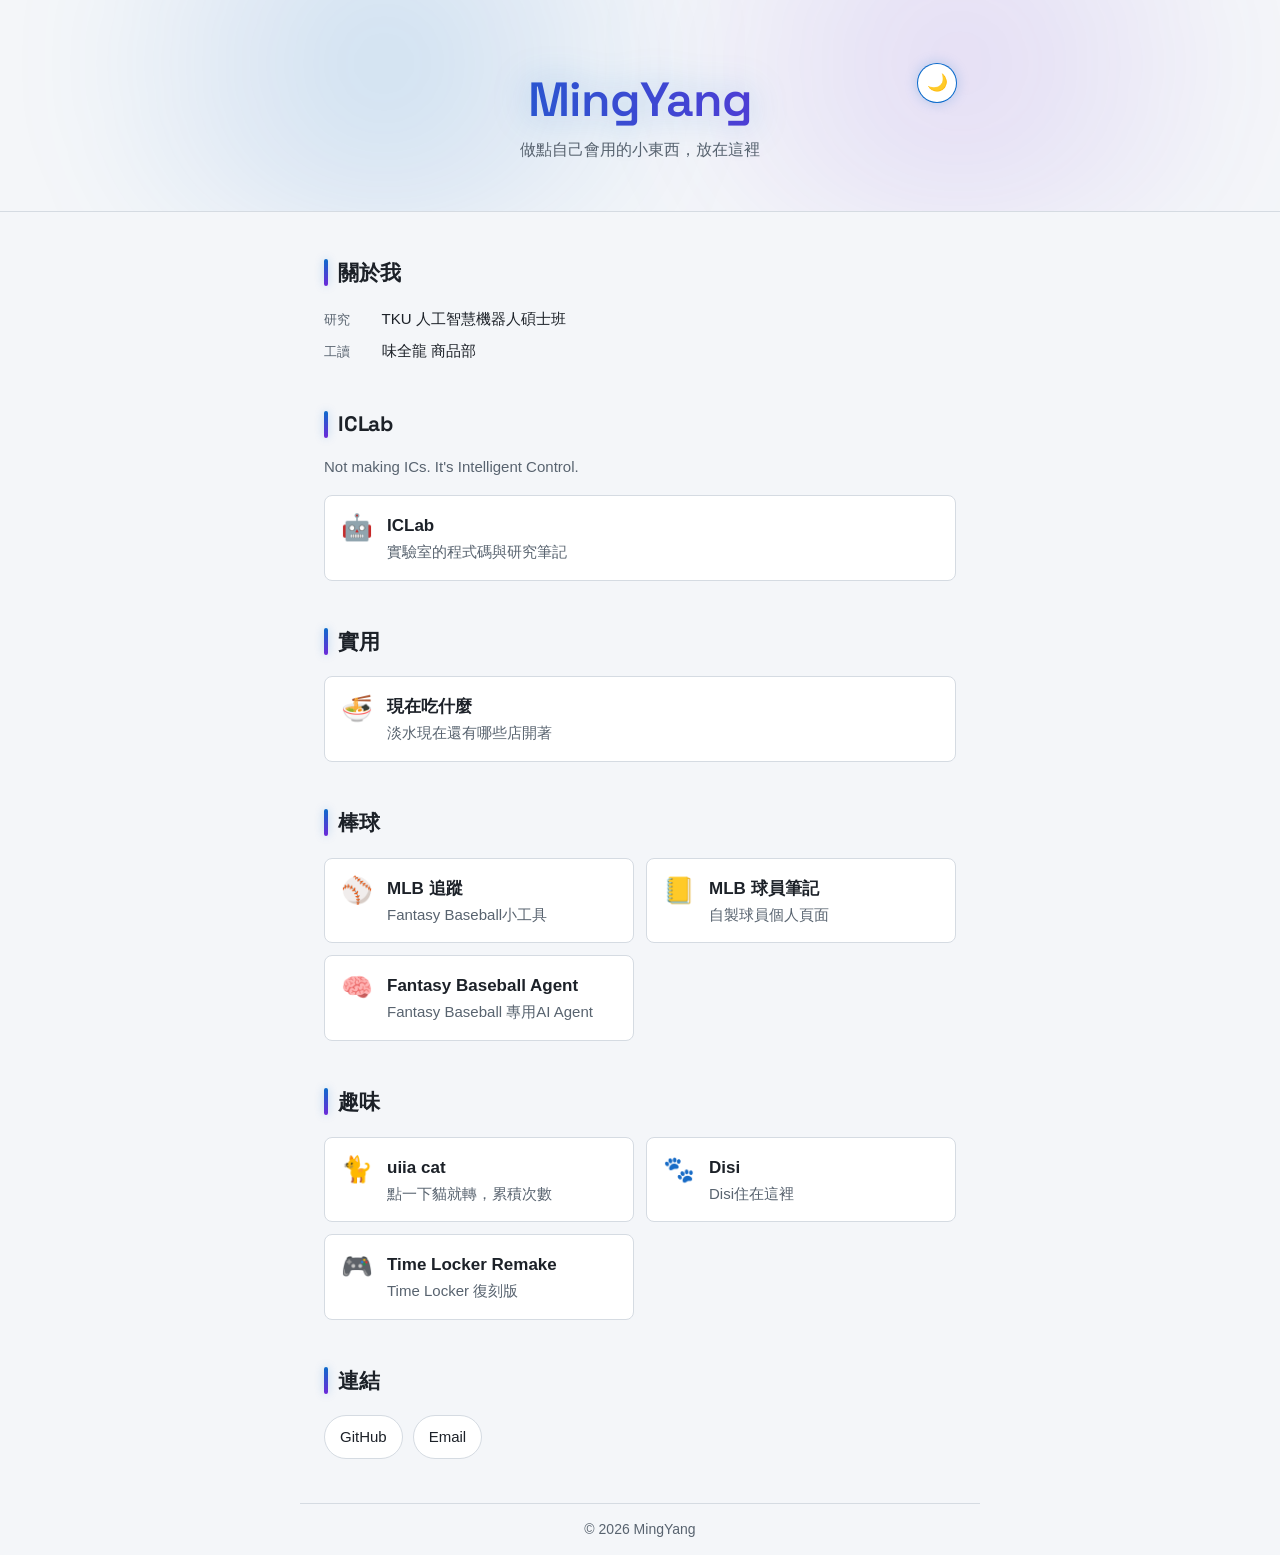
==== commit b1a671f6: "首頁小工具改成按分類分區，新增「棒球」區 - 拿掉「小工具」總標題，「實用」「棒球」「趣味」各自一區、直接當 h2 - 棒球區：MLB 追蹤（從實用搬過來）、MLB 球員筆記、Fantasy Base" ====
--- a/index.html
+++ b/index.html
@@ -13,7 +13,7 @@
   <!-- crossorigin 不能省：字體一律走 CORS 模式，漏掉會變成抓兩次 -->
   <link rel="preload" as="font" type="font/woff2" href="fonts/space-grotesk-latin.woff2" crossorigin />
   <script src="theme.js?v=1"></script>
-  <link rel="stylesheet" href="style.css?v=11" />
+  <link rel="stylesheet" href="style.css?v=12" />
 </head>
 <body>
   <header class="hero hero-home">
@@ -52,13 +52,13 @@
     </section>
 
     <!--
-      分兩組：「實用」是真的會拿來查東西的，「趣味」是玩的。
-      新工具就放進對應那組的 .tool-grid；要開新組就再補一個 h3 + .tool-grid。
+      小工具按分類各自一區，分類名稱直接當 h2，沒有「小工具」這層總標題。
+      「實用」是真的會拿來查東西的，「棒球」是 MLB / fantasy 相關的，「趣味」是玩的。
+      新工具放進對應那區的 .tool-grid；要開新分類就再補一個 <section> + h2 + .tool-grid。
       實驗室工具不放這裡，放 lab/<名稱>/，從 lab/ 那頁連過去。
     -->
-    <section id="tools">
-      <h2>小工具</h2>
-      <h3 class="tool-group">實用</h3>
+    <section id="useful">
+      <h2>實用</h2>
       <div class="tool-grid">
         <a class="tool-card" href="tools/open-now/">
           <span class="tool-icon" aria-hidden="true">🍜</span>
@@ -67,6 +67,12 @@
             <span class="tool-desc">淡水現在還有哪些店開著</span>
           </span>
         </a>
+      </div>
+    </section>
+
+    <section id="baseball">
+      <h2>棒球</h2>
+      <div class="tool-grid">
         <a class="tool-card" href="tools/mlb/">
           <span class="tool-icon" aria-hidden="true">⚾</span>
           <span>
@@ -74,8 +80,27 @@
             <span class="tool-desc">Fantasy Baseball小工具</span>
           </span>
         </a>
+        <!-- 另一個 repo 的 GitHub Pages 專案頁，同網域，跟 Time Locker 一樣不開新分頁 -->
+        <a class="tool-card" href="https://dipo221.github.io/mlb-player-notes/">
+          <span class="tool-icon" aria-hidden="true">📒</span>
+          <span>
+            <span class="tool-name">MLB 球員筆記</span>
+            <span class="tool-desc">自製球員個人頁面</span>
+          </span>
+        </a>
+        <!-- 放在 Hugging Face 的 Gradio app，是站外網域，所以開新分頁 -->
+        <a class="tool-card" href="https://dipo221-fantasy-baseball-league.hf.space/" target="_blank" rel="noopener">
+          <span class="tool-icon" aria-hidden="true">🧠</span>
+          <span>
+            <span class="tool-name">Fantasy Baseball Agent</span>
+            <span class="tool-desc">Fantasy Baseball 專用AI Agent</span>
+          </span>
+        </a>
       </div>
-      <h3 class="tool-group">趣味</h3>
+    </section>
+
+    <section id="fun">
+      <h2>趣味</h2>
       <div class="tool-grid">
         <a class="tool-card" href="tools/uiia-cat/">
           <span class="tool-icon" aria-hidden="true">🐈</span>
--- a/style.css
+++ b/style.css
@@ -321,23 +321,6 @@
   box-shadow: 0 0 10px var(--glow);
 }
 
-/*
- * 工具日後要拆「趣味 / 實驗室」兩組時用的小標題。
- * 現在還沒拆，樣式先備著——到時候在 .tool-grid 前面插一個 <h3> 就分好了。
- */
-.tool-group {
-  font-size: var(--fs-xs);
-  font-weight: 600;
-  letter-spacing: 0.08em;
-  text-transform: uppercase;
-  color: var(--muted);
-  margin: 26px 0 10px;
-}
-
-.tool-group:first-of-type {
-  margin-top: 0;
-}
-
 /* ============================================================
    關於我
    ============================================================ */
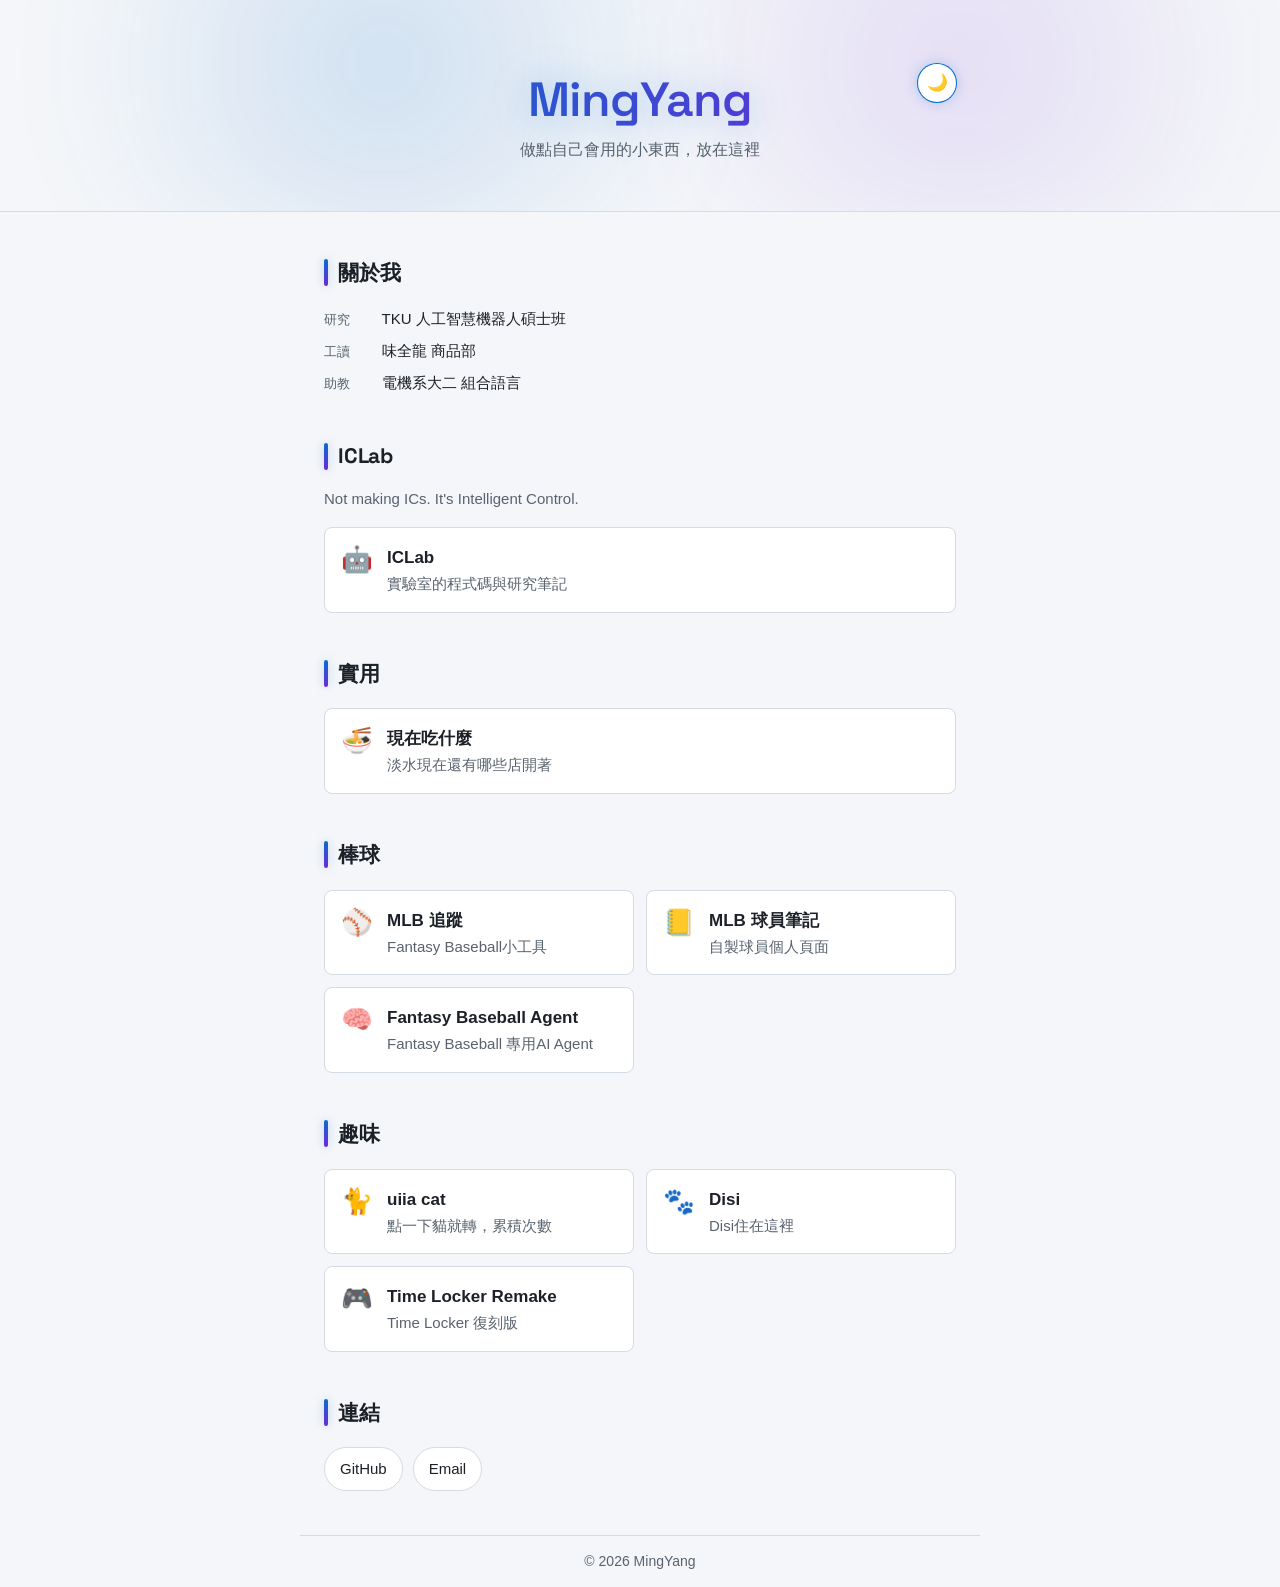
==== commit 0da720f4: "更改個人簡介" ====
--- a/index.html
+++ b/index.html
@@ -30,6 +30,7 @@
       <ul class="fact-list">
         <li><span class="fact-key">研究</span>TKU 人工智慧機器人碩士班</li>
         <li><span class="fact-key">工讀</span>味全龍 商品部</li>
+        <li><span class="fact-key">助教</span>電機系大二 組合語言</li>
       </ul>
     </section>
 
